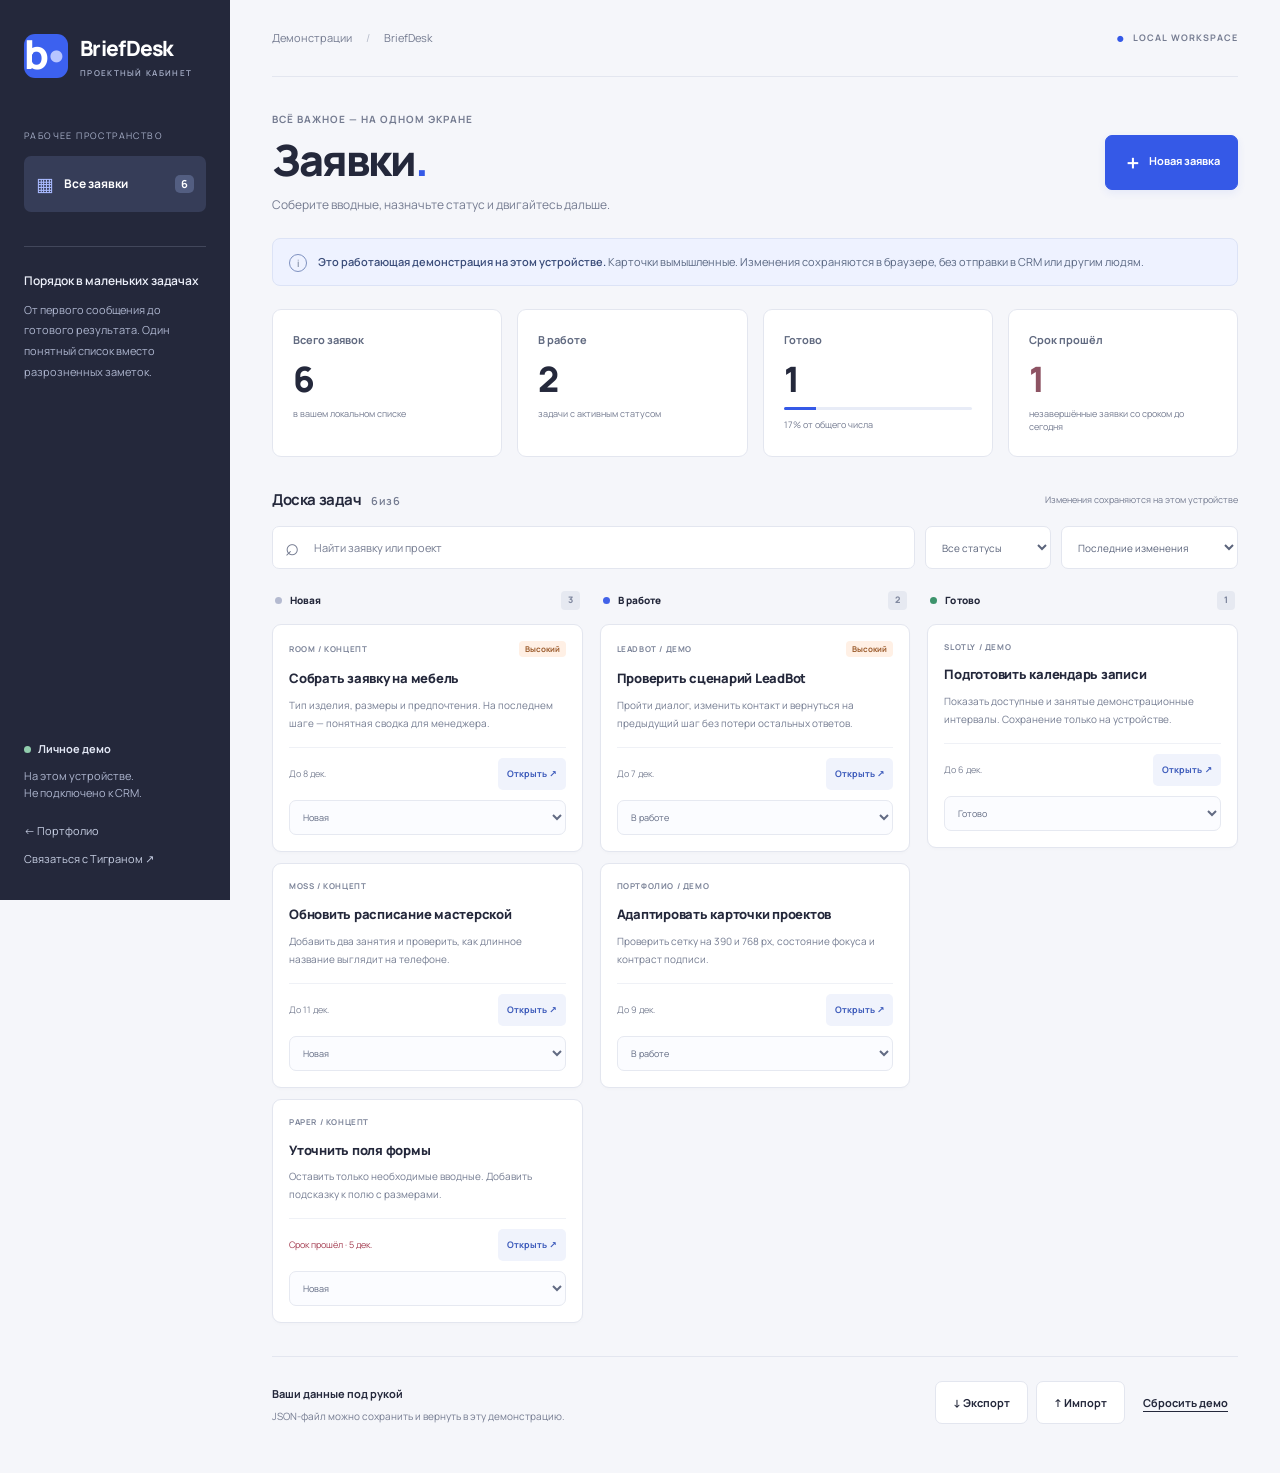
==== desk.html @ 8687c0f6 "Publish portfolio with five interactive projects" ====
<!doctype html>
<html lang="ru">
<head>
  <meta charset="utf-8">
  <meta name="viewport" content="width=device-width, initial-scale=1">
  <meta name="description" content="BriefDesk — интерактивная демонстрация кабинета заявок. Поиск, статусы, редактирование и экспорт данных на этом устройстве.">
  <meta name="theme-color" content="#24283b">
  <title>BriefDesk — кабинет заявок | Тигран Шогоян</title>
  <link rel="stylesheet" href="desk.css">
  <script src="desk.js" defer></script>
</head>
<body>
  <a class="skip" href="#workspace">К заявкам</a>
  <div class="app-shell">
    <aside class="sidebar" aria-label="BriefDesk">
      <a class="brand" href="./"><span class="brand-mark" aria-hidden="true">b<span>•</span></span><span>BriefDesk<small>ПРОЕКТНЫЙ КАБИНЕТ</small></span></a>
      <div class="space-label">РАБОЧЕЕ ПРОСТРАНСТВО</div>
      <button class="nav-item selected" id="all-nav" type="button"><span class="nav-icon" aria-hidden="true">▦</span> Все заявки <span class="nav-count" id="side-total">0</span></button>
      <div class="side-note"><span class="side-note-label">Порядок в маленьких задачах</span><p>От первого сообщения до готового результата. Один понятный список вместо разрозненных заметок.</p></div>
      <div class="sidebar-bottom"><span class="device-dot" aria-hidden="true"></span><strong>Личное демо</strong><p>На этом устройстве.<br>Не подключено к CRM.</p><a href="./">← Портфолио</a><a href="https://t.me/tigr_SH" target="_blank" rel="noopener noreferrer">Связаться с Тиграном ↗</a></div>
    </aside>

    <main id="workspace" class="workspace">
      <header class="topbar"><span class="breadcrumb">Демонстрации <span aria-hidden="true">/</span> BriefDesk</span><span class="local-badge"><span aria-hidden="true">●</span> LOCAL WORKSPACE</span></header>
      <section class="page-heading" aria-labelledby="page-title"><div><p class="eyebrow">Всё важное — на одном экране</p><h1 id="page-title">Заявки<span class="title-dot">.</span></h1><p class="intro">Соберите вводные, назначьте статус и двигайтесь дальше.</p></div><button class="button primary" id="add-task" type="button"><span aria-hidden="true">＋</span> Новая заявка</button></section>

      <div class="demo-notice"><span class="notice-icon" aria-hidden="true">i</span><p><strong>Это работающая демонстрация на этом устройстве.</strong> Карточки вымышленные. Изменения сохраняются в браузере, без отправки в CRM или другим людям.</p></div>
      <section class="metrics" aria-label="Статистика текущих заявок"><article class="metric"><span>Всего заявок</span><strong id="metric-total">0</strong><small>в вашем локальном списке</small></article><article class="metric"><span>В работе</span><strong id="metric-progress">0</strong><small>задачи с активным статусом</small></article><article class="metric"><span>Готово</span><strong id="metric-done">0</strong><div class="progress-track" aria-hidden="true"><span id="done-bar"></span></div><small id="done-ratio">0% от общего числа</small></article><article class="metric deadline-metric"><span>Срок прошёл</span><strong id="metric-overdue">0</strong><small>незавершённые заявки со сроком до сегодня</small></article></section>

      <section class="inbox" aria-labelledby="inbox-heading"><div class="section-heading"><h2 id="inbox-heading">Доска задач <span id="result-count">0</span></h2><p id="storage-status" class="storage-status" role="status">Подготовка рабочего пространства…</p></div><div class="toolbar"><label class="search-field"><span aria-hidden="true">⌕</span><span class="sr-only">Поиск по названию, проекту и заметке</span><input id="search" type="search" placeholder="Найти заявку или проект" autocomplete="off"></label><label class="select-field"><span class="sr-only">Статус</span><select id="status-filter"><option value="all">Все статусы</option><option value="new">Новая</option><option value="progress">В работе</option><option value="done">Готово</option></select></label><label class="select-field"><span class="sr-only">Порядок заявок</span><select id="sort-order"><option value="updated">Последние изменения</option><option value="due">По сроку</option><option value="title">По названию</option></select></label></div><div class="board" id="board"></div><p class="board-empty" id="board-empty" hidden>По вашему запросу ничего не найдено. Измените поиск или добавьте заявку.</p></section>

      <footer class="data-footer"><div><strong>Ваши данные под рукой</strong><p>JSON-файл можно сохранить и вернуть в эту демонстрацию.</p></div><div class="data-actions"><button class="button subtle" id="export-tasks" type="button">↓ Экспорт</button><button class="button subtle" id="import-tasks" type="button">↑ Импорт</button><button class="text-button" id="reset-tasks" type="button">Сбросить демо</button><input id="import-file" type="file" accept="application/json,.json" hidden></div></footer>
      <p id="announcement" class="announcement" role="status" aria-live="polite"></p>
      <noscript><p class="demo-notice">Для работы демонстрации включите JavaScript. Данные никуда не отправляются.</p></noscript>
    </main>
  </div>

  <dialog class="editor-dialog" id="editor" aria-labelledby="editor-title"><form id="task-form"><div class="dialog-top"><div><p class="eyebrow">BRIEFDESK / ЗАЯВКА</p><h2 id="editor-title">Новая заявка</h2></div><button class="icon-button" id="close-editor" type="button" aria-label="Закрыть редактор">×</button></div><label class="field">Название задачи<input name="title" id="task-title" maxlength="100" required placeholder="Например, форма заявки на сайте"></label><label class="field">Проект или заказчик<input name="client" id="task-client" maxlength="70" required placeholder="Название проекта"></label><label class="field">Что нужно сделать<textarea name="note" id="task-note" rows="4" maxlength="1200" placeholder="Короткие вводные, важные детали, следующий шаг"></textarea></label><div class="form-row"><label class="field">Статус<select name="status" id="task-status"><option value="new">Новая</option><option value="progress">В работе</option><option value="done">Готово</option></select></label><label class="field">Приоритет<select name="priority" id="task-priority"><option value="normal">Обычный</option><option value="high">Высокий</option></select></label></div><label class="field">Ориентир по сроку <span class="optional">необязательно</span><input name="due" id="task-due" type="date"></label><p id="form-error" class="form-error" role="alert"></p><div class="dialog-actions"><button class="text-button danger" id="delete-task" type="button" hidden>Удалить заявку</button><div><button class="button subtle" id="cancel-editor" type="button">Отмена</button><button class="button primary" type="submit">Сохранить</button></div></div></form></dialog>

  <dialog class="confirm-dialog" id="confirm-dialog" aria-labelledby="confirm-title"><div class="confirm-symbol" aria-hidden="true">↺</div><h2 id="confirm-title">Подтвердить действие</h2><p id="confirm-text"></p><div class="dialog-actions"><button class="button subtle" id="confirm-cancel" type="button">Отмена</button><button class="button primary" id="confirm-accept" type="button">Подтвердить</button></div></dialog>
</body>
</html>
---- desk.css ----
@import url('https://fonts.googleapis.com/css2?family=Manrope:wght@400;500;600;700;800&display=swap');
:root{--ink:#24283b;--muted:#747b90;--blue:#3559e7;--blue-soft:#edf1ff;--line:#e3e6ef;--canvas:#f5f6fa;--white:#fff;--danger:#a32e41;--font:'Manrope',system-ui,-apple-system,'Segoe UI',sans-serif}
*{box-sizing:border-box}body{margin:0;background:var(--canvas);color:var(--ink);font-family:var(--font);font-size:14px;line-height:1.6}button,input,select,textarea{font:inherit}button,a,input,select,textarea{-webkit-tap-highlight-color:transparent}button{cursor:pointer}a{color:inherit}button:disabled{cursor:not-allowed;opacity:.65}button,input,select,textarea{border-radius:7px}button:focus-visible,a:focus-visible,input:focus-visible,select:focus-visible,textarea:focus-visible{outline:3px solid #ffb461;outline-offset:3px}h1,h2,p{margin:0}button{color:inherit}button:disabled{opacity:.6}.sr-only{position:absolute;width:1px;height:1px;overflow:hidden;clip:rect(0,0,0,0);white-space:nowrap}.skip{position:fixed;top:8px;left:12px;z-index:30;transform:translateY(-160%);padding:12px;background:var(--white);color:var(--blue)}.skip:focus{transform:translateY(0)}[hidden]{display:none!important}
.app-shell{display:grid;grid-template-columns:230px minmax(0,1fr);min-height:100vh}.sidebar{background:var(--ink);color:#d7dbea;padding:32px 24px;display:flex;flex-direction:column;position:sticky;top:0;height:100vh}.brand{display:flex;align-items:center;gap:12px;text-decoration:none;font-weight:800;font-size:21px;letter-spacing:-.7px;color:#fff}.brand-mark{font-size:40px;line-height:1;letter-spacing:-7px;background:#3c61ef;border-radius:11px;width:44px;height:44px;text-align:center;padding-right:7px}.brand-mark span{color:#b7c5ff}.brand small{display:block;font-size:8px;letter-spacing:1.3px;font-weight:600;margin-top:1px;color:#a7afc8}.space-label{font-size:9px;letter-spacing:1.4px;margin:50px 0 12px;color:#a7afc8}.nav-item{width:100%;border:0;padding:13px 12px;text-align:left;background:#363d58;color:#fff;display:flex;gap:10px;align-items:center;font-size:12px;font-weight:700}.nav-icon{font-size:19px;color:#a9baff}.nav-count{background:#535e81;border-radius:5px;padding:0 6px;margin-left:auto;font-size:11px}.side-note{margin-top:34px;border-top:1px solid #42475b;padding-top:22px}.side-note-label{font-weight:600;font-size:12px;color:#edf0fa}.side-note p{font-size:11px;color:#aeb6cf;margin-top:8px;line-height:1.9}.sidebar-bottom{margin-top:auto;padding-top:36px;font-size:11px}.device-dot{display:inline-block;width:7px;height:7px;background:#91cdad;border-radius:50%;margin-right:7px}.sidebar-bottom strong{color:#e2e7f4}.sidebar-bottom p{color:#aeb6cf;margin:9px 0 20px}.sidebar-bottom a{display:block;text-decoration:none;color:#c6cee2;margin-top:11px}.sidebar-bottom a:hover{color:#fff}
.workspace{min-width:0;padding:0 42px 24px;max-width:1530px;width:100%;margin:0 auto}.topbar{display:flex;justify-content:space-between;align-items:center;border-bottom:1px solid var(--line);height:77px;font-size:11px;color:var(--muted)}.breadcrumb span{margin:0 12px;color:#b6bbca}.local-badge{font-size:9px;font-weight:700;letter-spacing:1px}.local-badge span{color:var(--blue);font-size:8px;margin-right:5px}.page-heading{display:flex;align-items:center;justify-content:space-between;gap:20px;padding:34px 0 24px}.eyebrow{font-size:10px;font-weight:700;letter-spacing:1px;color:var(--muted);text-transform:uppercase}.page-heading h1{font-size:43px;line-height:1.35;letter-spacing:-2px;font-weight:800;margin-top:4px}.title-dot{color:var(--blue)}.intro{font-size:12px;color:var(--muted);margin-top:6px}.button{border:1px solid var(--line);padding:11px 17px;font-weight:700;font-size:11px;white-space:nowrap;background:#fff;transition:background .15s,transform .15s;min-height:43px}.button:hover{background:#eef0f7}.button.primary{background:var(--blue);border-color:var(--blue);color:#fff;box-shadow:0 3px 8px #3559e715}.button.primary:hover{background:#2547ce}.button.primary span{font-size:19px;vertical-align:middle;margin-right:5px}.button.subtle{background:#fff}.text-button{border:0;background:none;font-size:11px;font-weight:700;text-decoration:underline;text-underline-offset:4px;padding:10px;min-height:43px}.text-button:hover{color:var(--blue)}.demo-notice{border:1px solid #dce3f6;background:#eef2ff;border-radius:8px;display:flex;gap:11px;padding:13px 16px;align-items:flex-start;color:#596782;font-size:11px;line-height:1.8}.demo-notice strong{font-weight:600;color:#3a4c79}.notice-icon{border:1px solid #7e91c0;border-radius:50%;font-size:10px;line-height:16px;min-width:18px;text-align:center;margin-top:2px}.metrics{display:grid;grid-template-columns:repeat(4,minmax(0,1fr));gap:15px;margin:23px 0 31px}.metric{border:1px solid var(--line);border-radius:9px;background:var(--white);padding:18px 20px;position:relative;min-height:148px}.metric>span{font-size:11px;font-weight:700;color:#616a80}.metric strong{font-size:35px;line-height:1.6;font-weight:800;display:block;letter-spacing:-1.3px}.metric small{font-size:9px;color:var(--muted);line-height:1.5;display:block;max-width:170px}.deadline-metric strong{color:#8d5363}.progress-track{height:3px;background:#e8ecf7;border-radius:3px;margin-bottom:8px;overflow:hidden}.progress-track span{display:block;background:var(--blue);height:100%;width:0;transition:width .2s}.section-heading{display:flex;justify-content:space-between;align-items:center;gap:14px;margin-bottom:14px}.section-heading h2{font-size:15px;letter-spacing:-.4px}.section-heading h2 span{font-size:11px;font-weight:600;color:var(--muted);padding-left:7px}.storage-status{font-size:9px;color:var(--muted)}.storage-status.warning{color:var(--danger)}.toolbar{display:flex;gap:10px;margin-bottom:22px}.search-field{flex:1;min-width:0;position:relative}.search-field>span[aria-hidden]{position:absolute;top:7px;left:13px;font-size:24px;line-height:26px;color:var(--muted)}.search-field input{width:100%;min-height:43px;border:1px solid var(--line);background:#fff;padding:10px 12px 10px 41px;font-size:11px;min-width:0;color:var(--ink)}.search-field input::placeholder{color:var(--muted)}.select-field select{border:1px solid var(--line);min-height:43px;background:#fff;padding:10px 32px 10px 12px;font-size:10px;color:#5b647b;max-width:190px}.board{display:grid;grid-template-columns:repeat(3,minmax(0,1fr));gap:17px;align-items:start}.board-column{min-width:0}.column-heading{display:flex;align-items:center;gap:8px;font-size:10px;font-weight:800;margin-bottom:14px;letter-spacing:.1px;padding:0 3px}.status-dot{width:7px;height:7px;border-radius:50%;background:#b4bad0;display:inline-block;flex:none}.status-dot.progress{background:#4262e8}.status-dot.done{background:#3d936c}.column-count{font-size:9px;color:#8189a0;margin-left:auto;background:#e6e9f1;padding:2px 7px;border-radius:4px}.task-list{display:flex;flex-direction:column;gap:11px}.task-card{background:#fff;border:1px solid var(--line);border-radius:9px;padding:16px;min-width:0;box-shadow:0 2px 3px #2b385504;transition:border-color .15s}.task-card:hover{border-color:#b7c4fa}.card-top{display:flex;gap:8px;justify-content:space-between;align-items:center;margin-bottom:11px}.client-name{font-size:8px;letter-spacing:.6px;color:#7c8499;text-transform:uppercase;font-weight:700;overflow-wrap:anywhere}.priority{font-size:8px;background:#fff0e5;color:#9c5c2d;padding:2px 6px;border-radius:4px;white-space:nowrap;font-weight:700}.task-title{font-size:13px;line-height:1.6;font-weight:800;letter-spacing:-.25px;overflow-wrap:anywhere}.task-note{font-size:10px;line-height:1.8;color:#747c91;margin-top:7px;white-space:pre-wrap;overflow-wrap:anywhere;display:-webkit-box;-webkit-line-clamp:3;-webkit-box-orient:vertical;overflow:hidden}.card-bottom{display:flex;align-items:center;justify-content:space-between;gap:8px;border-top:1px solid #eff1f6;margin-top:15px;padding-top:10px}.due-label{font-size:9px;color:#7b8295}.due-label.overdue{color:#a43d51}.edit-button{border:0;background:#f0f3fc;padding:7px 9px;min-height:32px;color:#3d5bbb;font-size:9px;font-weight:700;border-radius:5px}.edit-button:hover{background:#e1e8ff}.quick-status{width:100%;margin-top:10px;border:1px solid #e6e9f1;background:#fbfcff;color:#626b83;font-size:9px;padding:8px 9px;min-height:35px}.column-empty{border:1px dashed #d8dde9;border-radius:8px;padding:28px 12px;text-align:center;font-size:10px;color:#858da1;background:#f7f8fc}.board-empty{padding:32px 15px;border:1px dashed #ccd2e1;margin-top:18px;text-align:center;color:var(--muted);font-size:12px}.data-footer{display:flex;align-items:center;justify-content:space-between;gap:20px;margin-top:33px;padding-top:24px;border-top:1px solid var(--line)}.data-footer strong{font-size:11px}.data-footer p{font-size:10px;color:var(--muted);margin-top:3px}.data-actions{display:flex;gap:8px;align-items:center}.announcement{min-height:25px;font-size:11px;color:var(--blue);padding-top:10px}
dialog{border:1px solid var(--line);border-radius:13px;box-shadow:0 24px 90px #24283b30;color:var(--ink);max-height:calc(100dvh - 32px);overflow:auto;padding:27px;background:#fff;width:520px;max-width:calc(100% - 28px)}dialog::backdrop{background:#1c233567;backdrop-filter:blur(3px)}.dialog-top{display:flex;align-items:flex-start;justify-content:space-between;gap:16px;margin-bottom:22px}.dialog-top h2{font-size:24px;letter-spacing:-.8px;margin-top:3px}.icon-button{border:1px solid var(--line);background:#f8f9fc;width:35px;height:35px;font-size:24px;line-height:1}.field{display:flex;flex-direction:column;gap:7px;font-size:11px;font-weight:700;margin-bottom:17px}.field input,.field select,.field textarea{padding:11px;border:1px solid var(--line);background:#f9fafc;color:var(--ink);width:100%;min-width:0;font-size:12px;font-weight:400;line-height:1.6}.field textarea{resize:vertical}.field input[type=date]{min-height:44px}.form-row{display:grid;grid-template-columns:1fr 1fr;gap:14px}.optional{font-size:9px;font-weight:400;color:var(--muted)}.dialog-actions{display:flex;justify-content:space-between;gap:12px;margin-top:22px;align-items:center}.dialog-actions>div{display:flex;gap:8px;margin-left:auto}.danger{color:var(--danger)}.form-error{font-size:11px;color:var(--danger);min-height:18px}.confirm-dialog{width:420px}.confirm-symbol{font-size:30px;background:#edf1ff;color:var(--blue);width:52px;height:52px;line-height:52px;text-align:center;border-radius:12px;margin-bottom:17px}.confirm-dialog h2{font-size:22px;letter-spacing:-.6px}.confirm-dialog p{font-size:12px;line-height:1.8;color:var(--muted);margin-top:10px}.confirm-dialog .dialog-actions{justify-content:flex-end}
.task-title{margin:0}.column-heading{margin-top:0}
@media(min-width:1600px){.workspace{padding-left:64px;padding-right:64px}.task-card{padding:21px}.task-title{font-size:15px}.task-note{font-size:12px}}
@media(max-width:1100px){.app-shell{grid-template-columns:190px minmax(0,1fr)}.sidebar{padding:26px 18px}.workspace{padding:0 24px 22px}.metrics{gap:10px}.metric{padding:14px}.board{gap:11px}.task-card{padding:13px}.client-name{font-size:7px}.toolbar{flex-wrap:wrap}.search-field{flex-basis:100%}.select-field{flex:1}.select-field select{width:100%;max-width:none}.data-footer{align-items:flex-start;flex-direction:column;gap:13px}}
@media(max-width:800px){.app-shell{display:block}.sidebar{position:static;height:auto;padding:16px 21px;flex-direction:row;align-items:center;justify-content:space-between}.brand{font-size:17px}.brand-mark{font-size:31px;width:35px;height:35px;border-radius:8px}.brand small{font-size:6px}.space-label,.nav-item,.side-note,.sidebar-bottom p,.sidebar-bottom strong,.device-dot{display:none}.sidebar-bottom{padding:0;margin:0;display:flex;gap:16px}.sidebar-bottom a{margin:0;font-size:10px}.sidebar-bottom a:last-child{display:none}.workspace{padding:0 22px 24px}.topbar{height:55px}.page-heading{padding:26px 0 20px}.page-heading h1{font-size:36px}.metrics{grid-template-columns:1fr 1fr;gap:10px;margin:19px 0 25px}.metric{min-height:129px}.metric strong{font-size:30px}.board{grid-template-columns:1fr}.column-heading{margin-top:11px}.task-list{display:grid;grid-template-columns:1fr 1fr}.task-title{font-size:13px}.column-empty{grid-column:1/-1;padding:17px}.section-heading{align-items:flex-start;flex-direction:column;gap:5px}.storage-status{font-size:10px}.data-footer{margin-top:24px}}
@media(max-width:500px){.workspace{padding-left:16px;padding-right:16px}.local-badge{font-size:7px;letter-spacing:.5px}.breadcrumb{font-size:9px}.page-heading{align-items:flex-start}.eyebrow{font-size:8px}.page-heading h1{font-size:34px}.intro{max-width:185px;font-size:10px}.page-heading .button{font-size:9px;padding:9px 11px;margin-top:23px}.demo-notice{padding:11px;font-size:10px}.metric{padding:14px}.task-list{grid-template-columns:1fr}.task-card{padding:17px}.client-name{font-size:9px}.task-note{font-size:11px}.edit-button,.due-label,.quick-status{font-size:10px}.data-actions{flex-wrap:wrap;width:100%}.data-actions .button{flex:1}.data-actions .text-button{width:100%;text-align:left;padding-left:0}dialog{padding:20px}.dialog-actions{align-items:stretch;flex-wrap:wrap}.dialog-actions>div{width:100%;margin-left:0}.dialog-actions>div .button{flex:1}.form-row{gap:10px}}
@media(prefers-reduced-motion:reduce){*,*::before,*::after{transition:none!important;animation:none!important;scroll-behavior:auto!important}}
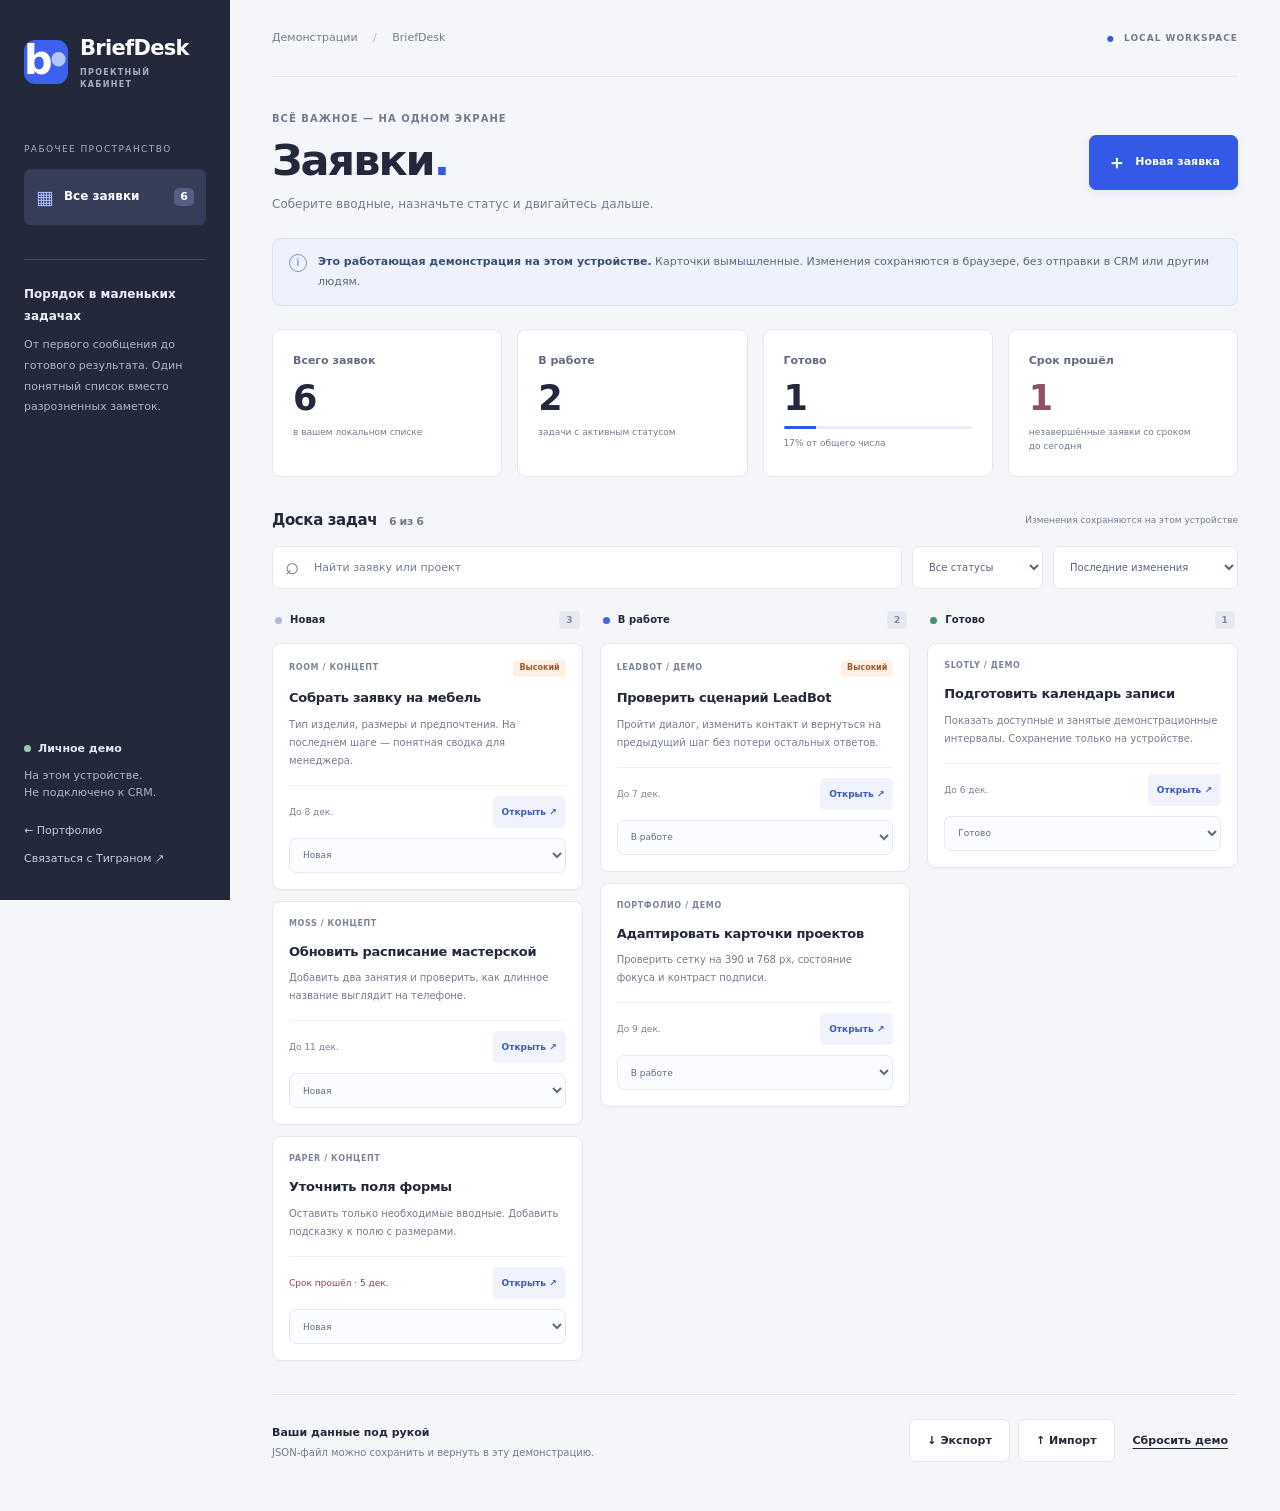
==== commit 5eeb610e: "Harden portfolio CSP and iframe isolation; fix bot input and session safety" ====
--- a/desk.html
+++ b/desk.html
@@ -1,42 +1,44 @@
-<!doctype html>
-<html lang="ru">
-<head>
-  <meta charset="utf-8">
-  <meta name="viewport" content="width=device-width, initial-scale=1">
-  <meta name="description" content="BriefDesk — интерактивная демонстрация кабинета заявок. Поиск, статусы, редактирование и экспорт данных на этом устройстве.">
-  <meta name="theme-color" content="#24283b">
-  <title>BriefDesk — кабинет заявок | Тигран Шогоян</title>
-  <link rel="stylesheet" href="desk.css">
-  <script src="desk.js" defer></script>
-</head>
-<body>
-  <a class="skip" href="#workspace">К заявкам</a>
-  <div class="app-shell">
-    <aside class="sidebar" aria-label="BriefDesk">
-      <a class="brand" href="./"><span class="brand-mark" aria-hidden="true">b<span>•</span></span><span>BriefDesk<small>ПРОЕКТНЫЙ КАБИНЕТ</small></span></a>
-      <div class="space-label">РАБОЧЕЕ ПРОСТРАНСТВО</div>
-      <button class="nav-item selected" id="all-nav" type="button"><span class="nav-icon" aria-hidden="true">▦</span> Все заявки <span class="nav-count" id="side-total">0</span></button>
-      <div class="side-note"><span class="side-note-label">Порядок в маленьких задачах</span><p>От первого сообщения до готового результата. Один понятный список вместо разрозненных заметок.</p></div>
-      <div class="sidebar-bottom"><span class="device-dot" aria-hidden="true"></span><strong>Личное демо</strong><p>На этом устройстве.<br>Не подключено к CRM.</p><a href="./">← Портфолио</a><a href="https://t.me/tigr_SH" target="_blank" rel="noopener noreferrer">Связаться с Тиграном ↗</a></div>
-    </aside>
-
-    <main id="workspace" class="workspace">
-      <header class="topbar"><span class="breadcrumb">Демонстрации <span aria-hidden="true">/</span> BriefDesk</span><span class="local-badge"><span aria-hidden="true">●</span> LOCAL WORKSPACE</span></header>
-      <section class="page-heading" aria-labelledby="page-title"><div><p class="eyebrow">Всё важное — на одном экране</p><h1 id="page-title">Заявки<span class="title-dot">.</span></h1><p class="intro">Соберите вводные, назначьте статус и двигайтесь дальше.</p></div><button class="button primary" id="add-task" type="button"><span aria-hidden="true">＋</span> Новая заявка</button></section>
-
-      <div class="demo-notice"><span class="notice-icon" aria-hidden="true">i</span><p><strong>Это работающая демонстрация на этом устройстве.</strong> Карточки вымышленные. Изменения сохраняются в браузере, без отправки в CRM или другим людям.</p></div>
-      <section class="metrics" aria-label="Статистика текущих заявок"><article class="metric"><span>Всего заявок</span><strong id="metric-total">0</strong><small>в вашем локальном списке</small></article><article class="metric"><span>В работе</span><strong id="metric-progress">0</strong><small>задачи с активным статусом</small></article><article class="metric"><span>Готово</span><strong id="metric-done">0</strong><div class="progress-track" aria-hidden="true"><span id="done-bar"></span></div><small id="done-ratio">0% от общего числа</small></article><article class="metric deadline-metric"><span>Срок прошёл</span><strong id="metric-overdue">0</strong><small>незавершённые заявки со сроком до сегодня</small></article></section>
-
-      <section class="inbox" aria-labelledby="inbox-heading"><div class="section-heading"><h2 id="inbox-heading">Доска задач <span id="result-count">0</span></h2><p id="storage-status" class="storage-status" role="status">Подготовка рабочего пространства…</p></div><div class="toolbar"><label class="search-field"><span aria-hidden="true">⌕</span><span class="sr-only">Поиск по названию, проекту и заметке</span><input id="search" type="search" placeholder="Найти заявку или проект" autocomplete="off"></label><label class="select-field"><span class="sr-only">Статус</span><select id="status-filter"><option value="all">Все статусы</option><option value="new">Новая</option><option value="progress">В работе</option><option value="done">Готово</option></select></label><label class="select-field"><span class="sr-only">Порядок заявок</span><select id="sort-order"><option value="updated">Последние изменения</option><option value="due">По сроку</option><option value="title">По названию</option></select></label></div><div class="board" id="board"></div><p class="board-empty" id="board-empty" hidden>По вашему запросу ничего не найдено. Измените поиск или добавьте заявку.</p></section>
-
-      <footer class="data-footer"><div><strong>Ваши данные под рукой</strong><p>JSON-файл можно сохранить и вернуть в эту демонстрацию.</p></div><div class="data-actions"><button class="button subtle" id="export-tasks" type="button">↓ Экспорт</button><button class="button subtle" id="import-tasks" type="button">↑ Импорт</button><button class="text-button" id="reset-tasks" type="button">Сбросить демо</button><input id="import-file" type="file" accept="application/json,.json" hidden></div></footer>
-      <p id="announcement" class="announcement" role="status" aria-live="polite"></p>
-      <noscript><p class="demo-notice">Для работы демонстрации включите JavaScript. Данные никуда не отправляются.</p></noscript>
-    </main>
-  </div>
-
-  <dialog class="editor-dialog" id="editor" aria-labelledby="editor-title"><form id="task-form"><div class="dialog-top"><div><p class="eyebrow">BRIEFDESK / ЗАЯВКА</p><h2 id="editor-title">Новая заявка</h2></div><button class="icon-button" id="close-editor" type="button" aria-label="Закрыть редактор">×</button></div><label class="field">Название задачи<input name="title" id="task-title" maxlength="100" required placeholder="Например, форма заявки на сайте"></label><label class="field">Проект или заказчик<input name="client" id="task-client" maxlength="70" required placeholder="Название проекта"></label><label class="field">Что нужно сделать<textarea name="note" id="task-note" rows="4" maxlength="1200" placeholder="Короткие вводные, важные детали, следующий шаг"></textarea></label><div class="form-row"><label class="field">Статус<select name="status" id="task-status"><option value="new">Новая</option><option value="progress">В работе</option><option value="done">Готово</option></select></label><label class="field">Приоритет<select name="priority" id="task-priority"><option value="normal">Обычный</option><option value="high">Высокий</option></select></label></div><label class="field">Ориентир по сроку <span class="optional">необязательно</span><input name="due" id="task-due" type="date"></label><p id="form-error" class="form-error" role="alert"></p><div class="dialog-actions"><button class="text-button danger" id="delete-task" type="button" hidden>Удалить заявку</button><div><button class="button subtle" id="cancel-editor" type="button">Отмена</button><button class="button primary" type="submit">Сохранить</button></div></div></form></dialog>
-
-  <dialog class="confirm-dialog" id="confirm-dialog" aria-labelledby="confirm-title"><div class="confirm-symbol" aria-hidden="true">↺</div><h2 id="confirm-title">Подтвердить действие</h2><p id="confirm-text"></p><div class="dialog-actions"><button class="button subtle" id="confirm-cancel" type="button">Отмена</button><button class="button primary" id="confirm-accept" type="button">Подтвердить</button></div></dialog>
-</body>
-</html>
+<!doctype html>
+<html lang="ru">
+<head>
+  <meta charset="utf-8">
+<meta http-equiv="Content-Security-Policy" content="default-src 'none'; script-src 'self' ; script-src-attr 'none'; style-src 'self' 'unsafe-inline'; img-src 'self' data:; font-src 'self'; frame-src 'self'; connect-src 'none'; object-src 'none'; base-uri 'none'; form-action 'none'">
+<meta name="referrer" content="no-referrer">
+  <meta name="viewport" content="width=device-width, initial-scale=1">
+  <meta name="description" content="BriefDesk — интерактивная демонстрация кабинета заявок. Поиск, статусы, редактирование и экспорт данных на этом устройстве.">
+  <meta name="theme-color" content="#24283b">
+  <title>BriefDesk — кабинет заявок | Тигран Шогоян</title>
+  <link rel="stylesheet" href="desk.css">
+  <script src="desk.js?v=security-1" defer></script>
+</head>
+<body>
+  <a class="skip" href="#workspace">К заявкам</a>
+  <div class="app-shell">
+    <aside class="sidebar" aria-label="BriefDesk">
+      <a class="brand" href="./"><span class="brand-mark" aria-hidden="true">b<span>•</span></span><span>BriefDesk<small>ПРОЕКТНЫЙ КАБИНЕТ</small></span></a>
+      <div class="space-label">РАБОЧЕЕ ПРОСТРАНСТВО</div>
+      <button class="nav-item selected" id="all-nav" type="button"><span class="nav-icon" aria-hidden="true">▦</span> Все заявки <span class="nav-count" id="side-total">0</span></button>
+      <div class="side-note"><span class="side-note-label">Порядок в маленьких задачах</span><p>От первого сообщения до готового результата. Один понятный список вместо разрозненных заметок.</p></div>
+      <div class="sidebar-bottom"><span class="device-dot" aria-hidden="true"></span><strong>Личное демо</strong><p>На этом устройстве.<br>Не подключено к CRM.</p><a href="./">← Портфолио</a><a href="https://t.me/tigr_SH" target="_blank" rel="noopener noreferrer">Связаться с Тиграном ↗</a></div>
+    </aside>
+
+    <main id="workspace" class="workspace">
+      <header class="topbar"><span class="breadcrumb">Демонстрации <span aria-hidden="true">/</span> BriefDesk</span><span class="local-badge"><span aria-hidden="true">●</span> LOCAL WORKSPACE</span></header>
+      <section class="page-heading" aria-labelledby="page-title"><div><p class="eyebrow">Всё важное — на одном экране</p><h1 id="page-title">Заявки<span class="title-dot">.</span></h1><p class="intro">Соберите вводные, назначьте статус и двигайтесь дальше.</p></div><button class="button primary" id="add-task" type="button"><span aria-hidden="true">＋</span> Новая заявка</button></section>
+
+      <div class="demo-notice"><span class="notice-icon" aria-hidden="true">i</span><p><strong>Это работающая демонстрация на этом устройстве.</strong> Карточки вымышленные. Изменения сохраняются в браузере, без отправки в CRM или другим людям.</p></div>
+      <section class="metrics" aria-label="Статистика текущих заявок"><article class="metric"><span>Всего заявок</span><strong id="metric-total">0</strong><small>в вашем локальном списке</small></article><article class="metric"><span>В работе</span><strong id="metric-progress">0</strong><small>задачи с активным статусом</small></article><article class="metric"><span>Готово</span><strong id="metric-done">0</strong><div class="progress-track" aria-hidden="true"><span id="done-bar"></span></div><small id="done-ratio">0% от общего числа</small></article><article class="metric deadline-metric"><span>Срок прошёл</span><strong id="metric-overdue">0</strong><small>незавершённые заявки со сроком до сегодня</small></article></section>
+
+      <section class="inbox" aria-labelledby="inbox-heading"><div class="section-heading"><h2 id="inbox-heading">Доска задач <span id="result-count">0</span></h2><p id="storage-status" class="storage-status" role="status">Подготовка рабочего пространства…</p></div><div class="toolbar"><label class="search-field"><span aria-hidden="true">⌕</span><span class="sr-only">Поиск по названию, проекту и заметке</span><input id="search" type="search" placeholder="Найти заявку или проект" autocomplete="off"></label><label class="select-field"><span class="sr-only">Статус</span><select id="status-filter"><option value="all">Все статусы</option><option value="new">Новая</option><option value="progress">В работе</option><option value="done">Готово</option></select></label><label class="select-field"><span class="sr-only">Порядок заявок</span><select id="sort-order"><option value="updated">Последние изменения</option><option value="due">По сроку</option><option value="title">По названию</option></select></label></div><div class="board" id="board"></div><p class="board-empty" id="board-empty" hidden>По вашему запросу ничего не найдено. Измените поиск или добавьте заявку.</p></section>
+
+      <footer class="data-footer"><div><strong>Ваши данные под рукой</strong><p>JSON-файл можно сохранить и вернуть в эту демонстрацию.</p></div><div class="data-actions"><button class="button subtle" id="export-tasks" type="button">↓ Экспорт</button><button class="button subtle" id="import-tasks" type="button">↑ Импорт</button><button class="text-button" id="reset-tasks" type="button">Сбросить демо</button><input id="import-file" type="file" accept="application/json,.json" hidden></div></footer>
+      <p id="announcement" class="announcement" role="status" aria-live="polite"></p>
+      <noscript><p class="demo-notice">Для работы демонстрации включите JavaScript. Данные никуда не отправляются.</p></noscript>
+    </main>
+  </div>
+
+  <dialog class="editor-dialog" id="editor" aria-labelledby="editor-title"><form id="task-form"><div class="dialog-top"><div><p class="eyebrow">BRIEFDESK / ЗАЯВКА</p><h2 id="editor-title">Новая заявка</h2></div><button class="icon-button" id="close-editor" type="button" aria-label="Закрыть редактор">×</button></div><label class="field">Название задачи<input name="title" id="task-title" maxlength="100" required placeholder="Например, форма заявки на сайте"></label><label class="field">Проект или заказчик<input name="client" id="task-client" maxlength="70" required placeholder="Название проекта"></label><label class="field">Что нужно сделать<textarea name="note" id="task-note" rows="4" maxlength="1200" placeholder="Короткие вводные, важные детали, следующий шаг"></textarea></label><div class="form-row"><label class="field">Статус<select name="status" id="task-status"><option value="new">Новая</option><option value="progress">В работе</option><option value="done">Готово</option></select></label><label class="field">Приоритет<select name="priority" id="task-priority"><option value="normal">Обычный</option><option value="high">Высокий</option></select></label></div><label class="field">Ориентир по сроку <span class="optional">необязательно</span><input name="due" id="task-due" type="date"></label><p id="form-error" class="form-error" role="alert"></p><div class="dialog-actions"><button class="text-button danger" id="delete-task" type="button" hidden>Удалить заявку</button><div><button class="button subtle" id="cancel-editor" type="button">Отмена</button><button class="button primary" type="submit">Сохранить</button></div></div></form></dialog>
+
+  <dialog class="confirm-dialog" id="confirm-dialog" aria-labelledby="confirm-title"><div class="confirm-symbol" aria-hidden="true">↺</div><h2 id="confirm-title">Подтвердить действие</h2><p id="confirm-text"></p><div class="dialog-actions"><button class="button subtle" id="confirm-cancel" type="button">Отмена</button><button class="button primary" id="confirm-accept" type="button">Подтвердить</button></div></dialog>
+</body>
+</html>
